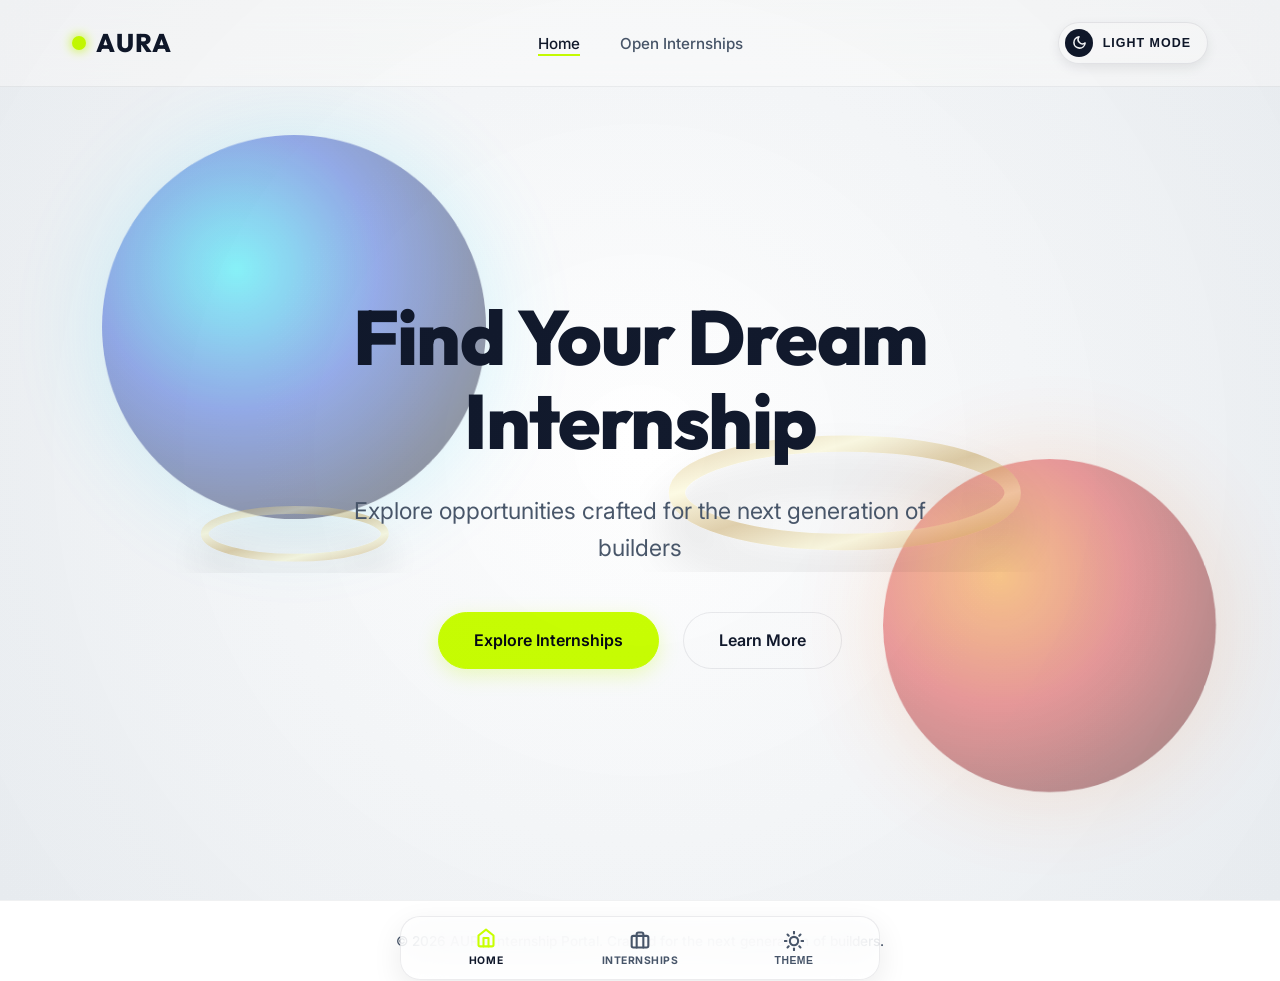
==== index.html @ dfc72709 "feat: smooth scroll, tile animations, navbar fix, and performance optimizations" ====
<!DOCTYPE html>
<html lang="en" data-theme="light">
<head>
  <meta charset="UTF-8">
  <meta name="viewport" content="width=device-width, initial-scale=1.0">
  <title>AURA | Find Your Dream Internship</title>
  <meta name="description" content="Explore glassmorphism internship opportunities crafted for the next generation of builders.">
  <meta name="color-scheme" content="light dark">

  <link rel="preconnect" href="https://fonts.googleapis.com">
  <link rel="preconnect" href="https://fonts.gstatic.com" crossorigin>
  <link href="https://fonts.googleapis.com/css2?family=Inter:wght@300;400;500;600;700&family=Outfit:wght@400;500;600;700;800&display=swap" rel="stylesheet">

  <script>

    let savedTheme = 'light';
    try {
      savedTheme = localStorage.getItem('theme') || 'light';
    } catch (e) {}
    document.documentElement.setAttribute('data-theme', savedTheme);
  </script>

    <link rel="stylesheet" href="styles/index.css">
</head>
<body>

  <div class="background-container" aria-hidden="true">

    <video id="bg-video-dark" class="bg-video bg-video-dark" src="assets/videos/bg-dark.mp4" playsinline autoplay muted loop preload="auto"></video>
    <video id="bg-video-light" class="bg-video bg-video-light" src="assets/videos/bg-light.mp4" playsinline autoplay muted loop preload="auto"></video>

    <div class="orb-scroll-wrapper" id="scroll-blue">
      <div class="orb orb-blue"></div>
    </div>

    <div class="orb-scroll-wrapper" id="scroll-orange">
      <div class="orb orb-orange"></div>
    </div>

    <div class="orb-scroll-wrapper" id="scroll-ring-1">
      <div class="orb orb-ring-1">
        <svg viewBox="0 0 200 200" width="100%" height="100%">
          <defs>
            <linearGradient id="gold-gradient" x1="0%" y1="0%" x2="100%" y2="100%">
              <stop offset="0%" stop-color="#BF953F" />
              <stop offset="25%" stop-color="#FCF6BA" />
              <stop offset="50%" stop-color="#B38728" />
              <stop offset="75%" stop-color="#FBF5B7" />
              <stop offset="100%" stop-color="#AA771C" />
            </linearGradient>
            <filter id="ring-glow" x="-30%" y="-30%" width="160%" height="160%">
              <feDropShadow dx="0" dy="16" stdDeviation="12" flood-color="#000000" flood-opacity="0.45" />
            </filter>
          </defs>
          <ellipse cx="100" cy="100" rx="82" ry="24" stroke="url(#gold-gradient)" stroke-width="8" fill="none" filter="url(#ring-glow)" />
        </svg>
      </div>
    </div>

    <div class="orb-scroll-wrapper" id="scroll-ring-2">
      <div class="orb orb-ring-2">
        <svg viewBox="0 0 200 200" width="100%" height="100%">
          <ellipse cx="100" cy="100" rx="64" ry="17" stroke="url(#gold-gradient)" stroke-width="5.5" fill="none" filter="url(#ring-glow)" />
        </svg>
      </div>
    </div>
  </div>

  <nav class="navbar">
    <div class="nav-container">
      <a href="index.html" class="nav-logo">
        <span class="logo-orb"></span>
        AURA
      </a>
      <ul class="nav-links">
        <li><a href="#hero" class="active">Home</a></li>
        <li><a href="internships.html">Open Internships</a></li>
      </ul>
      <div class="nav-actions">
        <button class="theme-toggle" id="theme-toggle-btn" aria-label="Toggle dark/light theme">
          <div class="theme-toggle-circle">

            <svg class="theme-icon sun-icon" xmlns="http://www.w3.org/2000/svg" width="16" height="16" viewBox="0 0 24 24" fill="none" stroke="currentColor" stroke-width="2.5" stroke-linecap="round" stroke-linejoin="round">
              <circle cx="12" cy="12" r="5"/>
              <line x1="12" y1="1" x2="12" y2="3"/>
              <line x1="12" y1="21" x2="12" y2="23"/>
              <line x1="4.22" y1="4.22" x2="5.64" y2="5.64"/>
              <line x1="18.36" y1="18.36" x2="19.78" y2="19.78"/>
              <line x1="1" y1="12" x2="3" y2="12"/>
              <line x1="21" y1="12" x2="23" y2="12"/>
              <line x1="4.22" y1="19.78" x2="5.64" y2="18.36"/>
              <line x1="18.36" y1="5.64" x2="19.78" y2="4.22"/>
            </svg>

            <svg class="theme-icon moon-icon" xmlns="http://www.w3.org/2000/svg" width="15" height="15" viewBox="0 0 24 24" fill="none" stroke="currentColor" stroke-width="2.5" stroke-linecap="round" stroke-linejoin="round">
              <path d="M21 12.79A9 9 0 1 1 11.21 3 7 7 0 0 0 21 12.79z"/>
            </svg>
          </div>
          <span class="theme-text" id="theme-text-label">Dark Mode</span>
        </button>
      </div>
    </div>
  </nav>

  <section class="hero-section" id="hero">
    <div class="hero-content">

      <h1 class="hero-title" id="hero-title">Find Your Dream Internship</h1>

      <p class="hero-subtitle">
        Explore opportunities crafted for the next generation of builders
      </p>

      <div class="hero-ctas">
        <a href="internships.html" class="cta-solid">Explore Internships</a>
        <a href="internships.html" class="cta-glass">Learn More</a>
      </div>
    </div>

  </section>

  <footer class="site-footer">
    <div class="footer-container">
      <p>© 2026 AURA Internship Portal. Crafted for the next generation of builders.</p>
    </div>
  </footer>

  <div class="mobile-bottom-nav" aria-label="Mobile Navigation">
    <a href="#hero" class="mobile-nav-item active" id="mobile-nav-home">
      <svg xmlns="http://www.w3.org/2000/svg" width="20" height="20" viewBox="0 0 24 24" fill="none" stroke="currentColor" stroke-width="2.5" stroke-linecap="round" stroke-linejoin="round">
        <path d="M3 9l9-7 9 7v11a2 2 0 0 1-2 2H5a2 2 0 0 1-2-2z"/>
        <polyline points="9 22 9 12 15 12 15 22"/>
      </svg>
      <span>Home</span>
    </a>
    <a href="internships.html" class="mobile-nav-item" id="mobile-nav-jobs">
      <svg xmlns="http://www.w3.org/2000/svg" width="20" height="20" viewBox="0 0 24 24" fill="none" stroke="currentColor" stroke-width="2.5" stroke-linecap="round" stroke-linejoin="round">
        <rect x="2" y="7" width="20" height="14" rx="2" ry="2"/>
        <path d="M16 21V5a2 2 0 0 0-2-2h-4a2 2 0 0 0-2 2v16"/>
      </svg>
      <span>Internships</span>
    </a>
    <button class="mobile-nav-item" id="mobile-theme-toggle" aria-label="Toggle Theme">

      <svg class="sun-icon-mob" xmlns="http://www.w3.org/2000/svg" width="20" height="20" viewBox="0 0 24 24" fill="none" stroke="currentColor" stroke-width="2.5" stroke-linecap="round" stroke-linejoin="round">
        <circle cx="12" cy="12" r="5"/>
        <line x1="12" y1="1" x2="12" y2="3"/>
        <line x1="12" y1="21" x2="12" y2="23"/>
        <line x1="4.22" y1="4.22" x2="5.64" y2="5.64"/>
        <line x1="18.36" y1="18.36" x2="19.78" y2="19.78"/>
        <line x1="1" y1="12" x2="3" y2="12"/>
        <line x1="21" y1="12" x2="23" y2="12"/>
        <line x1="4.22" y1="19.78" x2="5.64" y2="18.36"/>
        <line x1="18.36" y1="5.64" x2="19.78" y2="4.22"/>
      </svg>

      <svg class="moon-icon-mob hidden" xmlns="http://www.w3.org/2000/svg" width="20" height="20" viewBox="0 0 24 24" fill="none" stroke="currentColor" stroke-width="2.5" stroke-linecap="round" stroke-linejoin="round">
        <path d="M21 12.79A9 9 0 1 1 11.21 3 7 7 0 0 0 21 12.79z"/>
      </svg>
      <span>Theme</span>
    </button>
  </div>

    <script defer src="scripts/index.js"></script>
</body>
</html>
---- styles/index.css ----
:root {
  --font-primary: 'Inter', sans-serif;
  --font-display: 'Outfit', sans-serif;
  --accent-color: #c8ff00;
  --accent-rgb: 200, 255, 0;
  --blue-color: #00d2ff;
  --blue-rgb: 0, 210, 255;
  --orange-color: #ff6b00;
  --orange-rgb: 255, 107, 0;
  --bg-color: #030712;
  --bg-gradient: radial-gradient(circle at 50% 50%, #0b0f19 0%, #030712 100%);
  --text-color: #f3f4f6;
  --text-muted: #9ca3af;
  --text-inverse: #030712;
  --card-border: rgba(255, 255, 255, 0.08);
  --navbar-bg: rgba(3, 7, 18, 0.5);
  --navbar-border: rgba(255, 255, 255, 0.06);
  --orb-opacity: 0.7;
  --orb-ring-opacity: 0.55;
}

[data-theme="light"] {
  --bg-color: #f8fafc;
  --bg-gradient: radial-gradient(circle at 50% 50%, #ffffff 0%, #f1f5f9 100%);
  --text-color: #0f172a;
  --text-muted: #475569;
  --text-inverse: #ffffff;
  --card-border: rgba(15, 23, 42, 0.08);
  --navbar-bg: rgba(255, 255, 255, 0.6);
  --navbar-border: rgba(15, 23, 42, 0.06);
  --orb-opacity: 0.45;
  --orb-ring-opacity: 0.38;
}

* {
  box-sizing: border-box;
  margin: 0;
  padding: 0;
}

html {
  scroll-behavior: smooth;
}

body {
  font-family: var(--font-primary);
  color: var(--text-color);
  min-height: 100vh;
  overflow-x: hidden;
  position: relative;
}

body, 
.navbar, 
.navbar a,
.logo-orb,
.nav-logo,
.theme-toggle,
.site-footer {
  transition: background 0.4s cubic-bezier(0.4, 0, 0.2, 1), 
              background-color 0.4s cubic-bezier(0.4, 0, 0.2, 1),
              border-color 0.4s cubic-bezier(0.4, 0, 0.2, 1), 
              color 0.4s cubic-bezier(0.4, 0, 0.2, 1), 
              box-shadow 0.4s cubic-bezier(0.4, 0, 0.2, 1), 
              backdrop-filter 0.4s cubic-bezier(0.4, 0, 0.2, 1),
              opacity 0.4s cubic-bezier(0.4, 0, 0.2, 1);
}

body::before {
  content: '';
  position: fixed;
  top: 0;
  left: 0;
  width: 100vw;
  height: 100vh;
  background: var(--bg-gradient);
  z-index: -10;
  pointer-events: none;
}

body::after {
  content: "";
  position: fixed;
  top: 0;
  left: 0;
  width: 100vw;
  height: 100vh;
  pointer-events: none;
  z-index: 999;
  background: radial-gradient(circle at 50% 50%, rgba(255, 255, 255, 0.015) 0%, rgba(0, 0, 0, 0.04) 100%);
}

.background-container {
  position: fixed;
  top: 0;
  left: 0;
  width: 100%;
  height: 100%;
  z-index: -2;
  overflow: hidden;
  pointer-events: none;
}

.orb-scroll-wrapper {
  position: absolute;
  width: 100%;
  height: 100%;
  top: 0;
  left: 0;
  pointer-events: none;
  will-change: transform;
  transition: transform 0.15s cubic-bezier(0.25, 1, 0.5, 1);
  display: none;
}

.bg-video {
  position: fixed;
  top: -10%;
  left: 0;
  width: 100%;
  height: 120%;
  object-fit: cover;
  opacity: 1;
  z-index: -2;
  pointer-events: none;
  display: none;
  will-change: transform, opacity, filter;
}

.video-blocked .orb-scroll-wrapper {
  display: block;
}

.video-blocked .bg-video {
  display: none !important;
}

[data-theme="dark"] .bg-video-dark {
  display: block;
}

[data-theme="light"] .bg-video-light {
  display: block;
}

.orb {
  position: absolute;
  border-radius: 50%;
  will-change: transform;
}

.orb-blue {
  top: 15%;
  left: 8%;
  width: clamp(250px, 30vw, 500px);
  height: clamp(250px, 30vw, 500px);
  background: radial-gradient(circle at 35% 35%, #00f2fe 0%, #1d4ed8 40%, #0c1b40 75%, #000000 100%);
  box-shadow: 0 0 100px rgba(0, 210, 255, 0.35);
  animation: float-blue 22s ease-in-out infinite alternate;
  opacity: var(--orb-opacity);
}

.orb-orange {
  bottom: 12%;
  right: 5%;
  width: clamp(220px, 26vw, 440px);
  height: clamp(220px, 26vw, 440px);
  background: radial-gradient(circle at 35% 35%, #ff8a00 0%, #dc2626 42%, #6f0b0b 78%, #000000 100%);
  box-shadow: 0 0 100px rgba(255, 107, 0, 0.35);
  animation: float-orange 26s ease-in-out infinite alternate;
  opacity: var(--orb-opacity);
}

.orb-ring-1 {
  top: 32%;
  right: 18%;
  width: clamp(260px, 32vw, 480px);
  height: clamp(260px, 32vw, 480px);
  opacity: var(--orb-ring-opacity);
  animation: float-ring-1 28s linear infinite;
  transform-style: preserve-3d;
}

.orb-ring-2 {
  bottom: 25%;
  left: 12%;
  width: clamp(180px, 22vw, 340px);
  height: clamp(180px, 22vw, 340px);
  opacity: var(--orb-ring-opacity);
  animation: float-ring-2 22s linear infinite;
  transform-style: preserve-3d;
}

@keyframes float-blue {
  0% { transform: translate(0, 0) scale(1); }
  50% { transform: translate(5vw, -6vh) scale(1.06); }
  100% { transform: translate(-3vw, 4vh) scale(0.96); }
}

@keyframes float-orange {
  0% { transform: translate(0, 0) scale(0.95); }
  50% { transform: translate(-6vw, 5vh) scale(1.08); }
  100% { transform: translate(2vw, -4vh) scale(1); }
}

@keyframes float-ring-1 {
  0% { transform: translate(0, 0) rotate(0deg) rotateX(45deg); }
  50% { transform: translate(4vw, -3vh) rotate(180deg) rotateX(55deg); }
  100% { transform: translate(0, 0) rotate(360deg) rotateX(45deg); }
}

@keyframes float-ring-2 {
  0% { transform: translate(0, 0) rotate(60deg) rotateY(30deg); }
  50% { transform: translate(-4vw, 4vh) rotate(-120deg) rotateY(45deg); }
  100% { transform: translate(0, 0) rotate(-300deg) rotateY(30deg); }
}

.navbar {
  position: fixed;
  top: 0;
  left: 50%;
  transform: translateX(-50%);
  width: 100%;
  z-index: 100;
  background: var(--navbar-bg);
  border-bottom: 1px solid var(--navbar-border);
  backdrop-filter: blur(20px);
  -webkit-backdrop-filter: blur(20px);
  transition: all 0.4s cubic-bezier(0.16, 1, 0.3, 1);
}

.navbar.nav-scrolled {
  top: 15px;
  width: 90%;
  max-width: 1200px;
  border: 1px solid var(--navbar-border);
  border-radius: 20px;
  box-shadow: 0 15px 30px rgba(0, 0, 0, 0.25);
  background: rgba(10, 15, 30, 0.75);
}

[data-theme="light"] .navbar.nav-scrolled {
  background: rgba(255, 255, 255, 0.75);
  box-shadow: 0 15px 30px rgba(0, 0, 0, 0.08);
}

.nav-container {
  max-width: 1200px;
  margin: 0 auto;
  padding: clamp(1rem, 2vw, 1.4rem) 2rem;
  display: grid;
  grid-template-columns: 1fr auto 1fr;
  align-items: center;
  transition: padding 0.4s ease;
}

.navbar.nav-scrolled .nav-container {
  padding: 0.7rem 2rem;
}

.nav-logo {
  font-family: var(--font-display);
  font-weight: 800;
  font-size: 1.6rem;
  color: var(--text-color);
  text-decoration: none;
  display: flex;
  align-items: center;
  gap: 0.6rem;
  letter-spacing: 0.05em;
  justify-self: start;
}

.logo-orb {
  width: 14px;
  height: 14px;
  border-radius: 50%;
  background: var(--accent-color);
  box-shadow: 0 0 12px var(--accent-color);
}

.nav-links {
  display: flex;
  list-style: none;
  gap: 2.5rem;
  margin: 0;
  padding: 0;
  justify-self: center;
}

.nav-links a {
  color: var(--text-muted);
  text-decoration: none;
  font-weight: 500;
  font-size: 0.95rem;
  position: relative;
  padding: 0.2rem 0;
}

.nav-links a::after {
  content: '';
  position: absolute;
  bottom: 0;
  left: 0;
  width: 0;
  height: 2px;
  background: var(--accent-color);
  transition: width 0.3s ease;
}

.nav-links a:hover, .nav-links a.active {
  color: var(--text-color);
}

.nav-links a:hover::after, .nav-links a.active::after {
  width: 100%;
}

.nav-actions {
  display: flex;
  align-items: center;
  justify-self: end;
}

.theme-toggle {
  background: rgba(255, 255, 255, 0.05);
  border: 1px solid var(--card-border);
  padding: 0.35rem 1rem 0.35rem 0.4rem;
  border-radius: 30px;
  cursor: pointer;
  display: flex;
  align-items: center;
  gap: 0.6rem;
  color: var(--text-color);
  box-shadow: 0 4px 12px rgba(0, 0, 0, 0.08);
  position: relative;
  overflow: hidden;
  backdrop-filter: blur(5px);
  -webkit-backdrop-filter: blur(5px);
  outline: none;
}

.theme-toggle:hover {
  background: rgba(255, 255, 255, 0.1);
  border-color: rgba(var(--accent-rgb), 0.35);
  transform: scale(1.03);
}

.theme-toggle-circle {
  width: 28px;
  height: 28px;
  border-radius: 50%;
  background: var(--text-color);
  color: var(--bg-color);
  display: flex;
  align-items: center;
  justify-content: center;
  position: relative;
  transition: background 0.4s ease, color 0.4s ease;
}

.theme-text {
  font-size: 0.78rem;
  font-weight: 700;
  text-transform: uppercase;
  letter-spacing: 0.08em;
  pointer-events: none;
}

.theme-icon {
  position: absolute;
  transition: transform 0.5s cubic-bezier(0.16, 1, 0.3, 1), opacity 0.4s ease;
}

.sun-icon {
  opacity: 1;
  transform: rotate(0) scale(1);
}

.moon-icon {
  opacity: 0;
  transform: rotate(90deg) scale(0);
}

[data-theme="light"] .sun-icon {
  opacity: 0;
  transform: rotate(-90deg) scale(0);
}

[data-theme="light"] .moon-icon {
  opacity: 1;
  transform: rotate(0) scale(1);
}

.hero-section {
  min-height: 100vh;
  display: flex;
  flex-direction: column;
  justify-content: center;
  align-items: center;
  text-align: center;
  padding: 8rem 2rem 4rem 2rem;
  box-sizing: border-box;
  position: relative;
}

.hero-content {
  max-width: 850px;
  z-index: 10;
}

.hero-title {
  font-family: var(--font-display);
  font-size: clamp(2.6rem, 7vw, 4.8rem);
  font-weight: 800;
  line-height: 1.1;
  margin: 0;
  color: var(--text-color);
  letter-spacing: -0.02em;
}

.word-fade {
  display: inline-block;
  opacity: 0;
  transform: translateY(30px);
  animation: wordFadeUp 0.8s cubic-bezier(0.16, 1, 0.3, 1) forwards;
  animation-delay: calc(var(--word-index) * 0.15s);
}

@keyframes wordFadeUp {
  to {
    opacity: 1;
    transform: translateY(0);
  }
}

.hero-subtitle {
  font-size: clamp(1.1rem, 2.5vw, 1.45rem);
  color: var(--text-muted);
  max-width: 650px;
  margin: 1.8rem auto 0 auto;
  line-height: 1.6;
  opacity: 0;
  transform: translateY(20px);
  animation: slideUpFade 1s cubic-bezier(0.16, 1, 0.3, 1) 0.8s forwards;
}

.hero-ctas {
  display: flex;
  gap: 1.5rem;
  justify-content: center;
  margin-top: 2.8rem;
  flex-wrap: wrap;
  opacity: 0;
  transform: translateY(20px);
  animation: slideUpFade 1s cubic-bezier(0.16, 1, 0.3, 1) 1s forwards;
}

@keyframes slideUpFade {
  to {
    opacity: 1;
    transform: translateY(0);
  }
}

.cta-solid, .cta-glass {
  padding: 1.1rem 2.2rem;
  border-radius: 50px;
  font-family: var(--font-primary);
  font-weight: 600;
  font-size: 1rem;
  text-decoration: none;
  display: inline-flex;
  align-items: center;
  justify-content: center;
  transition: all 0.4s cubic-bezier(0.16, 1, 0.3, 1);
}

.cta-solid {
  background: var(--accent-color);
  color: #030712;
  box-shadow: 0 6px 20px rgba(var(--accent-rgb), 0.25);
  border: 1px solid var(--accent-color);
}

.cta-solid:hover {
  transform: translateY(-3px);
  box-shadow: 0 10px 30px rgba(var(--accent-rgb), 0.45);
}

.cta-glass {
  background: rgba(255, 255, 255, 0.04);
  backdrop-filter: blur(10px);
  -webkit-backdrop-filter: blur(10px);
  border: 1px solid var(--card-border);
  color: var(--text-color);
}

.cta-glass:hover {
  transform: translateY(-3px);
  background: rgba(255, 255, 255, 0.08);
  border-color: rgba(var(--accent-rgb), 0.3);
  box-shadow: 0 10px 25px rgba(0, 0, 0, 0.15);
}

.site-footer {
  width: 100%;
  border-top: 1px solid var(--navbar-border);
  background: var(--navbar-bg);
  backdrop-filter: blur(20px);
  -webkit-backdrop-filter: blur(20px);
  padding: 2rem 1.5rem;
  position: relative;
  z-index: 10;
}

.footer-container {
  max-width: 1200px;
  margin: 0 auto;
  text-align: center;
}

.site-footer p {
  color: var(--text-muted);
  font-size: 0.85rem;
  font-weight: 500;
}

.mobile-bottom-nav {
  position: fixed;
  bottom: -80px;
  left: 50%;
  transform: translateX(-50%);
  width: 90%;
  max-width: 480px;
  background: rgba(10, 15, 30, 0.75);
  border: 1px solid rgba(255, 255, 255, 0.08);
  backdrop-filter: blur(20px);
  -webkit-backdrop-filter: blur(20px);
  height: 64px;
  border-radius: 20px;
  z-index: 9999;
  display: flex;
  justify-content: space-around;
  align-items: center;
  box-shadow: 0 10px 30px rgba(0, 0, 0, 0.3);
  padding: 0 0.5rem;
  transition: bottom 0.6s cubic-bezier(0.16, 1, 0.3, 1);
  pointer-events: auto;
}

[data-theme="light"] .mobile-bottom-nav {
  background: rgba(255, 255, 255, 0.75);
  border-color: rgba(15, 23, 42, 0.08);
  box-shadow: 0 10px 30px rgba(0, 0, 0, 0.08);
}

.mobile-bottom-nav.nav-visible {
  bottom: 20px;
}

.mobile-nav-item {
  display: flex;
  flex-direction: column;
  align-items: center;
  justify-content: center;
  color: var(--text-muted);
  text-decoration: none;
  font-size: 0.65rem;
  font-weight: 700;
  text-transform: uppercase;
  letter-spacing: 0.05em;
  gap: 0.25rem;
  background: none;
  border: none;
  cursor: pointer;
  outline: none;
  flex: 1;
  height: 100%;
}

.mobile-nav-item svg {
  color: var(--text-muted);
  transition: transform 0.3s ease, color 0.3s ease;
}

.mobile-nav-item.active,
.mobile-nav-item:hover {
  color: var(--text-color);
}

.mobile-nav-item.active svg,
.mobile-nav-item:hover svg {
  color: var(--accent-color);
  transform: translateY(-2px);
}

.hidden {
  display: none !important;
}

@media (max-width: 768px) {
  .nav-container {
    display: flex;
    justify-content: space-between;
    padding: 1rem 1.5rem;
  }
  .nav-links {
    display: none !important;
  }
  .site-footer {
    padding-bottom: 6rem;
  }
}
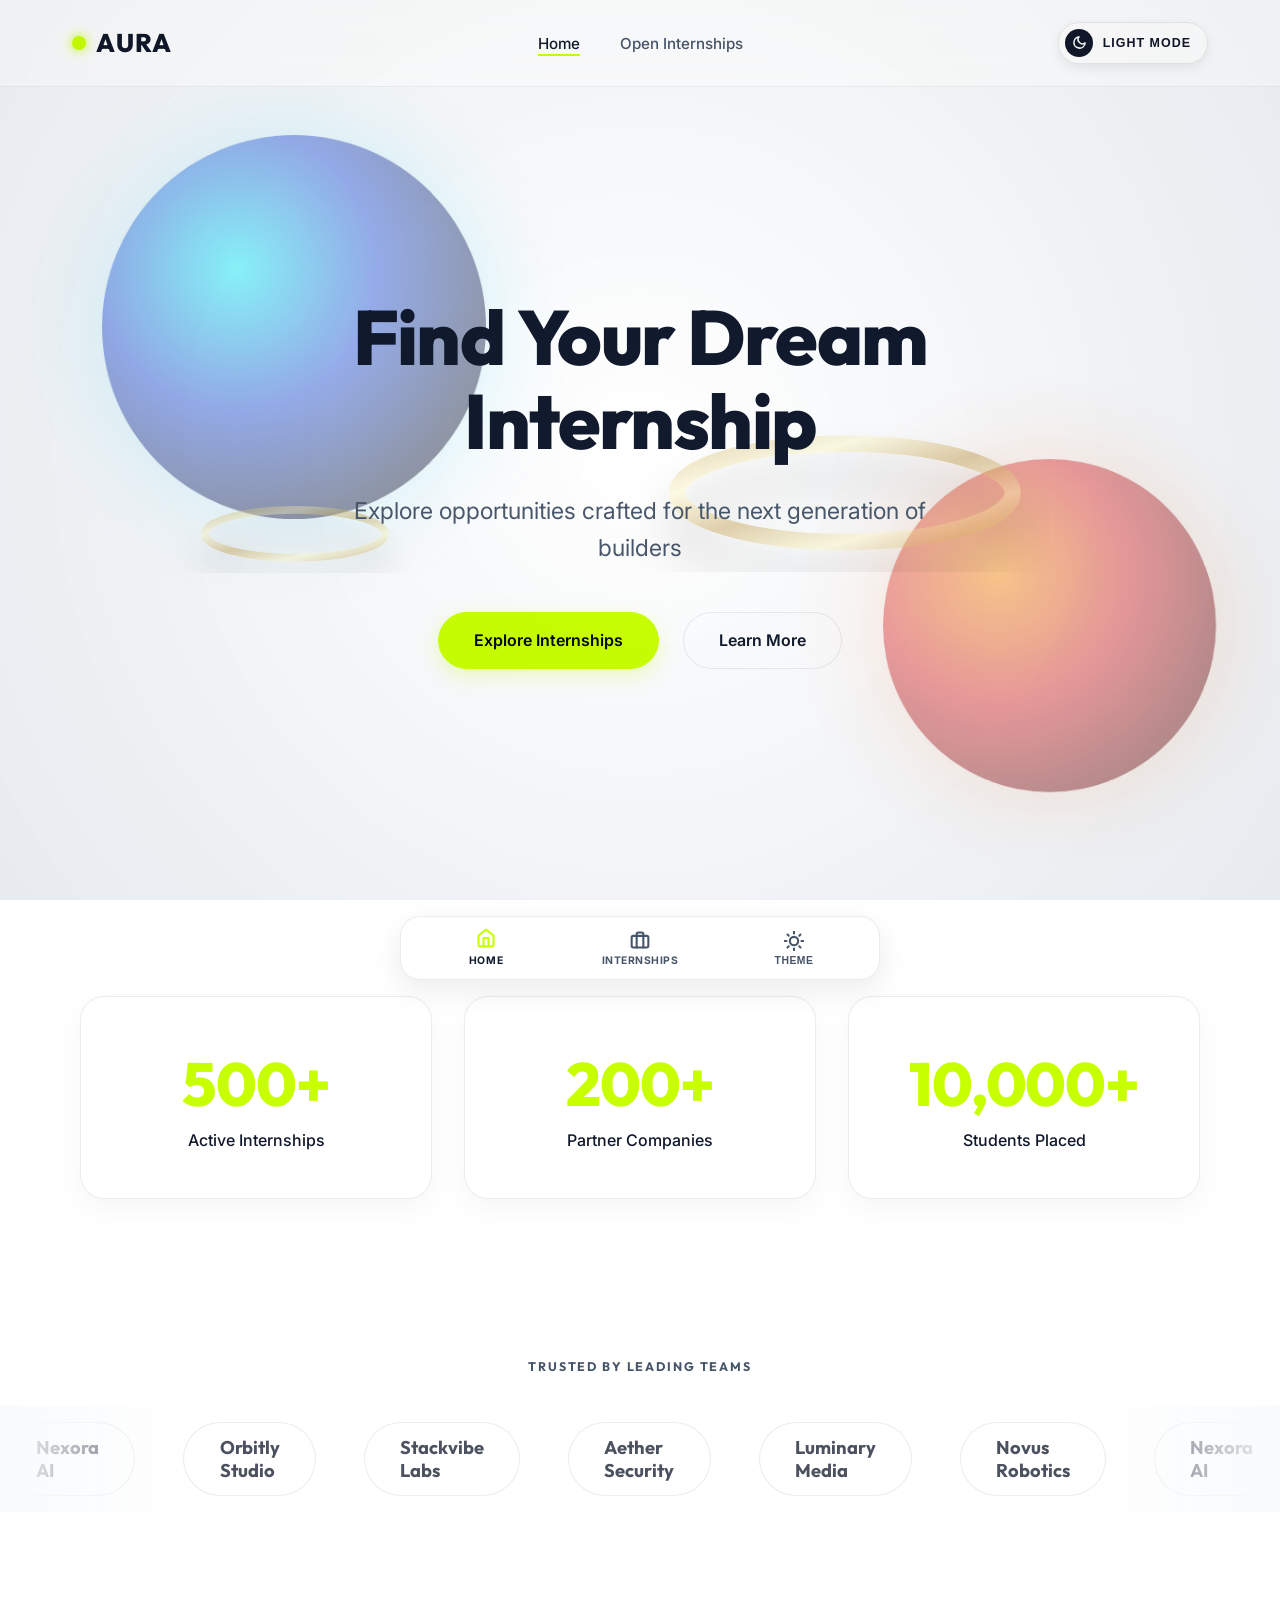
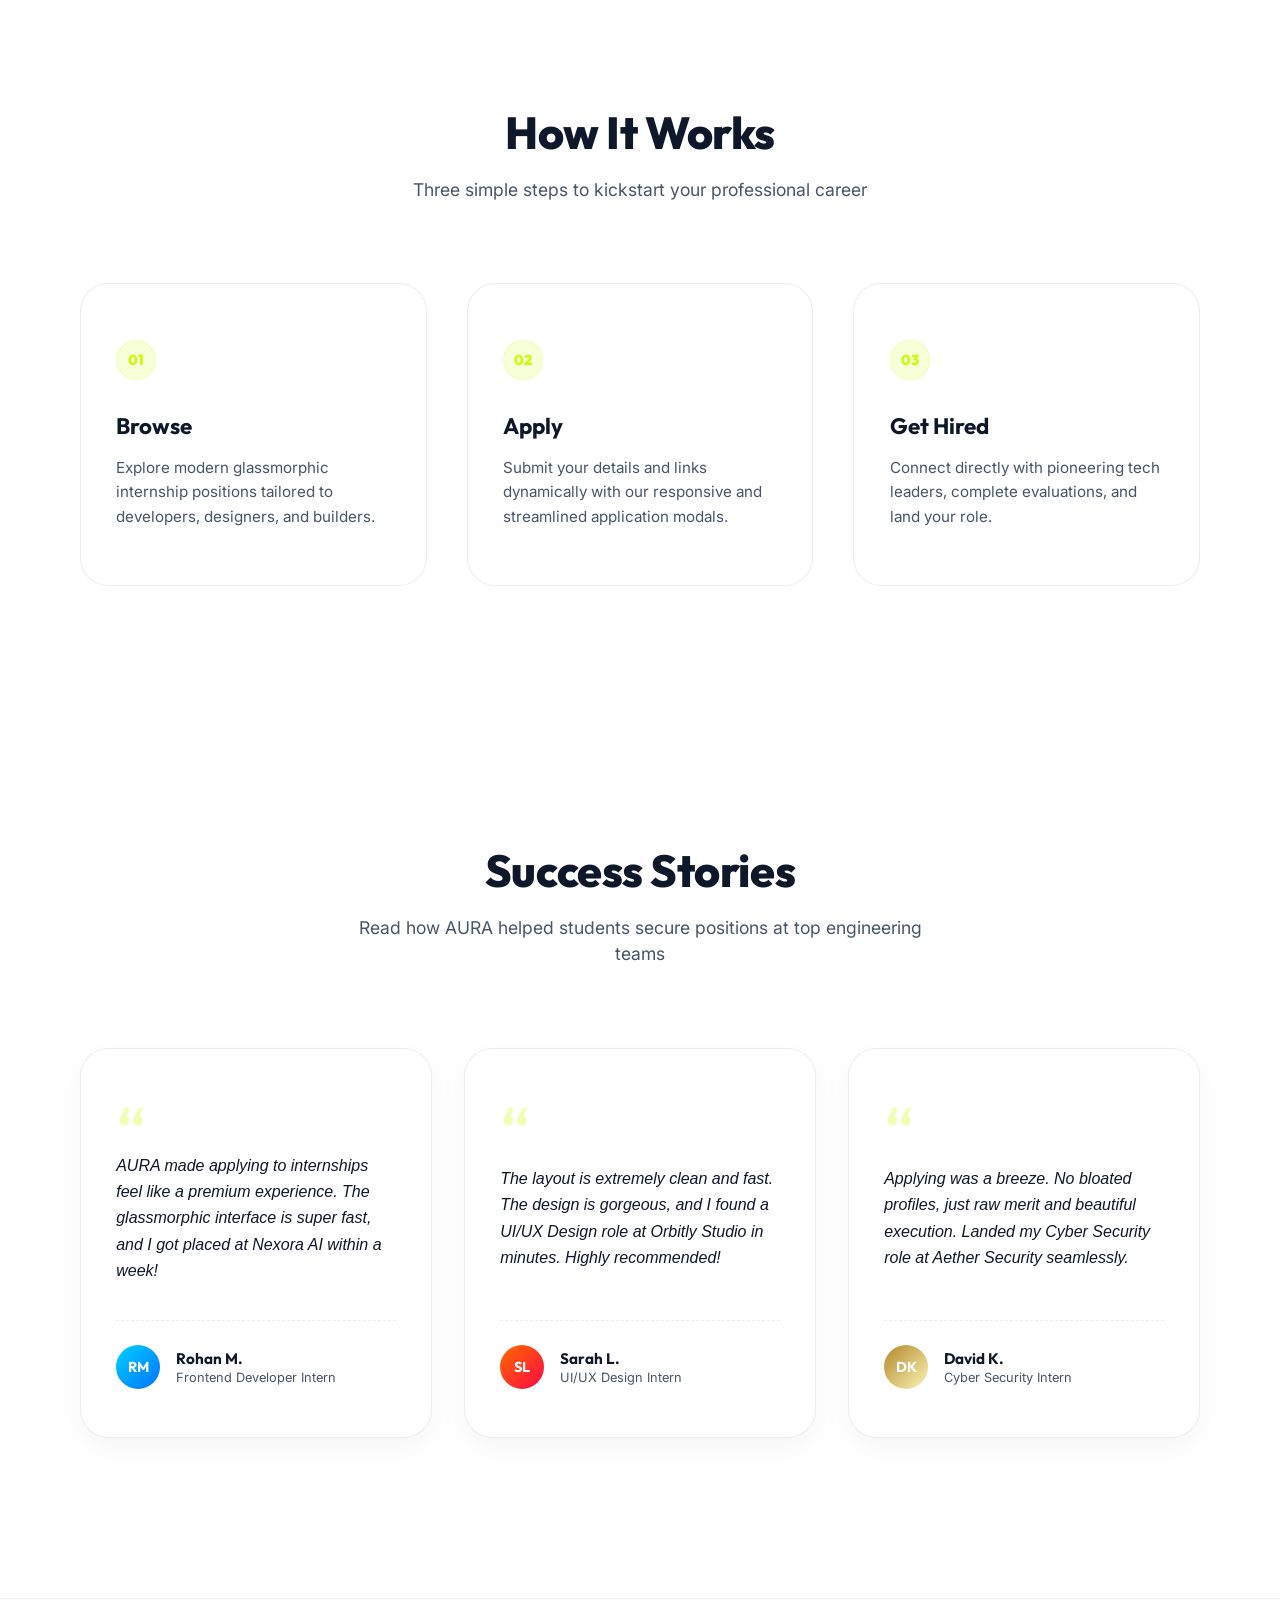
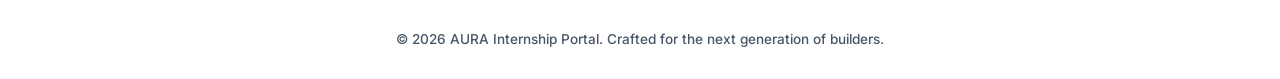
==== commit 71aaf8d0: "feat: improve AURA homepage and fix dynamic values in application success box" ====
--- a/index.html
+++ b/index.html
@@ -119,6 +119,114 @@
 
   </section>
 
+  <!-- Social Proof / Stats Section -->
+  <section class="stats-section">
+    <div class="stats-container">
+      <div class="stat-card scroll-reveal">
+        <h2 class="stat-number">500+</h2>
+        <p class="stat-label">Active Internships</p>
+      </div>
+      <div class="stat-card scroll-reveal">
+        <h2 class="stat-number">200+</h2>
+        <p class="stat-label">Partner Companies</p>
+      </div>
+      <div class="stat-card scroll-reveal">
+        <h2 class="stat-number">10,000+</h2>
+        <p class="stat-label">Students Placed</p>
+      </div>
+    </div>
+  </section>
+
+  <!-- Featured Companies Marquee Section -->
+  <section class="companies-section">
+    <h3 class="section-subtitle scroll-reveal">TRUSTED BY LEADING TEAMS</h3>
+    <div class="marquee-container scroll-reveal">
+      <div class="marquee-track">
+        <div class="company-logo-item"><span>Nexora AI</span></div>
+        <div class="company-logo-item"><span>Orbitly Studio</span></div>
+        <div class="company-logo-item"><span>Stackvibe Labs</span></div>
+        <div class="company-logo-item"><span>Aether Security</span></div>
+        <div class="company-logo-item"><span>Luminary Media</span></div>
+        <div class="company-logo-item"><span>Novus Robotics</span></div>
+        <!-- Duplicate for infinite seamless scroll -->
+        <div class="company-logo-item"><span>Nexora AI</span></div>
+        <div class="company-logo-item"><span>Orbitly Studio</span></div>
+        <div class="company-logo-item"><span>Stackvibe Labs</span></div>
+        <div class="company-logo-item"><span>Aether Security</span></div>
+        <div class="company-logo-item"><span>Luminary Media</span></div>
+        <div class="company-logo-item"><span>Novus Robotics</span></div>
+      </div>
+    </div>
+  </section>
+
+  <!-- How It Works Section -->
+  <section class="how-it-works-section" id="how-it-works">
+    <div class="section-header scroll-reveal">
+      <h2 class="section-title">How It Works</h2>
+      <p class="section-description">Three simple steps to kickstart your professional career</p>
+    </div>
+    <div class="steps-grid">
+      <div class="step-card scroll-reveal" style="--step-index: 1;">
+        <div class="step-badge">01</div>
+        <h3 class="step-title">Browse</h3>
+        <p class="step-text">Explore modern glassmorphic internship positions tailored to developers, designers, and builders.</p>
+      </div>
+      <div class="step-card scroll-reveal" style="--step-index: 2;">
+        <div class="step-badge">02</div>
+        <h3 class="step-title">Apply</h3>
+        <p class="step-text">Submit your details and links dynamically with our responsive and streamlined application modals.</p>
+      </div>
+      <div class="step-card scroll-reveal" style="--step-index: 3;">
+        <div class="step-badge">03</div>
+        <h3 class="step-title">Get Hired</h3>
+        <p class="step-text">Connect directly with pioneering tech leaders, complete evaluations, and land your role.</p>
+      </div>
+    </div>
+  </section>
+
+  <!-- Testimonials Section -->
+  <section class="testimonials-section">
+    <div class="section-header scroll-reveal">
+      <h2 class="section-title">Success Stories</h2>
+      <p class="section-description">Read how AURA helped students secure positions at top engineering teams</p>
+    </div>
+    <div class="testimonials-grid">
+      <div class="testimonial-card scroll-reveal">
+        <div class="quote-icon">“</div>
+        <p class="testimonial-text">AURA made applying to internships feel like a premium experience. The glassmorphic interface is super fast, and I got placed at Nexora AI within a week!</p>
+        <div class="testimonial-author">
+          <div class="author-avatar" style="background: linear-gradient(135deg, #00d2ff, #0072ff);">RM</div>
+          <div>
+            <h4 class="author-name">Rohan M.</h4>
+            <p class="author-title">Frontend Developer Intern</p>
+          </div>
+        </div>
+      </div>
+      <div class="testimonial-card scroll-reveal">
+        <div class="quote-icon">“</div>
+        <p class="testimonial-text">The layout is extremely clean and fast. The design is gorgeous, and I found a UI/UX Design role at Orbitly Studio in minutes. Highly recommended!</p>
+        <div class="testimonial-author">
+          <div class="author-avatar" style="background: linear-gradient(135deg, #ff6b00, #ff0844);">SL</div>
+          <div>
+            <h4 class="author-name">Sarah L.</h4>
+            <p class="author-title">UI/UX Design Intern</p>
+          </div>
+        </div>
+      </div>
+      <div class="testimonial-card scroll-reveal">
+        <div class="quote-icon">“</div>
+        <p class="testimonial-text">Applying was a breeze. No bloated profiles, just raw merit and beautiful execution. Landed my Cyber Security role at Aether Security seamlessly.</p>
+        <div class="testimonial-author">
+          <div class="author-avatar" style="background: linear-gradient(135deg, #b38728, #fbf5b7);">DK</div>
+          <div>
+            <h4 class="author-name">David K.</h4>
+            <p class="author-title">Cyber Security Intern</p>
+          </div>
+        </div>
+      </div>
+    </div>
+  </section>
+
   <footer class="site-footer">
     <div class="footer-container">
       <p>© 2026 AURA Internship Portal. Crafted for the next generation of builders.</p>
--- a/styles/index.css
+++ b/styles/index.css
@@ -595,6 +595,380 @@
   transform: translateY(-2px);
 }
 
+/* ── Scroll Reveal Animations ────────────────────────────── */
+.scroll-reveal {
+  opacity: 0;
+  transform: translateY(30px);
+  transition: opacity 0.8s cubic-bezier(0.16, 1, 0.3, 1),
+              transform 0.8s cubic-bezier(0.16, 1, 0.3, 1);
+}
+
+.scroll-reveal.revealed {
+  opacity: 1;
+  transform: translateY(0);
+}
+
+/* ── Stats / Social Proof Section ────────────────────────── */
+.stats-section {
+  padding: 6rem 2.5rem;
+  max-width: 1200px;
+  margin: 0 auto;
+  position: relative;
+  z-index: 10;
+}
+
+.stats-container {
+  display: grid;
+  grid-template-columns: repeat(3, 1fr);
+  gap: 2rem;
+}
+
+.stat-card {
+  background: rgba(255, 255, 255, 0.03);
+  backdrop-filter: blur(16px);
+  -webkit-backdrop-filter: blur(16px);
+  border: 1px solid var(--card-border);
+  padding: 3rem 2rem;
+  border-radius: 24px;
+  text-align: center;
+  transition: all 0.4s cubic-bezier(0.16, 1, 0.3, 1);
+  box-shadow: 0 10px 30px rgba(0, 0, 0, 0.15);
+}
+
+[data-theme="light"] .stat-card {
+  background: rgba(255, 255, 255, 0.45);
+  box-shadow: 0 10px 30px rgba(0, 0, 0, 0.04);
+}
+
+.stat-card:hover {
+  transform: translateY(-5px);
+  border-color: rgba(var(--accent-rgb), 0.35);
+  box-shadow: 0 20px 40px rgba(0, 0, 0, 0.25);
+}
+
+[data-theme="light"] .stat-card:hover {
+  box-shadow: 0 20px 40px rgba(0, 0, 0, 0.08);
+}
+
+.stat-number {
+  font-family: var(--font-display);
+  font-size: clamp(2.5rem, 5vw, 3.8rem);
+  font-weight: 800;
+  color: var(--accent-color);
+  margin-bottom: 0.5rem;
+  letter-spacing: -0.02em;
+}
+
+.stat-label {
+  font-family: var(--font-primary);
+  font-size: 1rem;
+  font-weight: 500;
+  color: var(--text-color);
+}
+
+/* ── Featured Companies Logo Strip ────────────────────────── */
+.companies-section {
+  padding: 4rem 0;
+  position: relative;
+  z-index: 10;
+  overflow: hidden;
+}
+
+.section-subtitle {
+  font-family: var(--font-display);
+  font-size: 0.78rem;
+  font-weight: 700;
+  letter-spacing: 0.15em;
+  color: var(--text-muted);
+  text-align: center;
+  margin-bottom: 2rem;
+}
+
+.marquee-container {
+  width: 100%;
+  overflow: hidden;
+  position: relative;
+  display: flex;
+  align-items: center;
+}
+
+.marquee-container::before,
+.marquee-container::after {
+  content: '';
+  position: absolute;
+  top: 0;
+  width: 15%;
+  height: 100%;
+  z-index: 2;
+  pointer-events: none;
+}
+
+.marquee-container::before {
+  left: 0;
+  background: linear-gradient(to right, var(--bg-color) 0%, transparent 100%);
+}
+
+.marquee-container::after {
+  right: 0;
+  background: linear-gradient(to left, var(--bg-color) 0%, transparent 100%);
+}
+
+.marquee-track {
+  display: flex;
+  gap: 3rem;
+  width: max-content;
+  animation: marquee 30s linear infinite;
+  padding: 1rem 0;
+}
+
+.company-logo-item {
+  background: rgba(255, 255, 255, 0.03);
+  backdrop-filter: blur(8px);
+  -webkit-backdrop-filter: blur(8px);
+  border: 1px solid var(--card-border);
+  padding: 0.8rem 2.2rem;
+  border-radius: 50px;
+  display: flex;
+  align-items: center;
+  justify-content: center;
+  transition: all 0.3s ease;
+}
+
+[data-theme="light"] .company-logo-item {
+  background: rgba(255, 255, 255, 0.45);
+}
+
+.company-logo-item span {
+  font-family: var(--font-display);
+  font-size: 1.15rem;
+  font-weight: 700;
+  color: var(--text-color);
+  opacity: 0.75;
+  transition: opacity 0.3s ease;
+}
+
+.company-logo-item:hover {
+  border-color: rgba(var(--accent-rgb), 0.3);
+  transform: scale(1.05);
+}
+
+.company-logo-item:hover span {
+  opacity: 1;
+}
+
+@keyframes marquee {
+  0% { transform: translateX(0); }
+  100% { transform: translateX(-50%); }
+}
+
+/* ── How It Works Section ────────────────────────────────── */
+.how-it-works-section {
+  padding: 8rem 2.5rem;
+  max-width: 1200px;
+  margin: 0 auto;
+  position: relative;
+  z-index: 10;
+}
+
+.section-header {
+  text-align: center;
+  max-width: 600px;
+  margin: 0 auto 5rem auto;
+}
+
+.section-title {
+  font-family: var(--font-display);
+  font-size: clamp(2rem, 4vw, 2.8rem);
+  font-weight: 800;
+  color: var(--text-color);
+  margin-bottom: 1rem;
+  letter-spacing: -0.01em;
+}
+
+.section-description {
+  font-family: var(--font-primary);
+  font-size: 1.1rem;
+  color: var(--text-muted);
+  line-height: 1.5;
+}
+
+.steps-grid {
+  display: grid;
+  grid-template-columns: repeat(3, 1fr);
+  gap: 2.5rem;
+}
+
+.step-card {
+  background: rgba(255, 255, 255, 0.02);
+  backdrop-filter: blur(16px);
+  -webkit-backdrop-filter: blur(16px);
+  border: 1px solid var(--card-border);
+  padding: 3.5rem 2.2rem;
+  border-radius: 28px;
+  position: relative;
+  transition: all 0.4s cubic-bezier(0.16, 1, 0.3, 1);
+  overflow: hidden;
+}
+
+[data-theme="light"] .step-card {
+  background: rgba(255, 255, 255, 0.35);
+}
+
+.step-card::before {
+  content: '';
+  position: absolute;
+  top: 0;
+  left: 0;
+  width: 4px;
+  height: 0;
+  background: var(--accent-color);
+  transition: height 0.4s ease;
+}
+
+.step-card:hover {
+  transform: translateY(-5px);
+  background: rgba(255, 255, 255, 0.04);
+  box-shadow: 0 20px 40px rgba(0, 0, 0, 0.2);
+}
+
+[data-theme="light"] .step-card:hover {
+  background: rgba(255, 255, 255, 0.55);
+  box-shadow: 0 20px 40px rgba(0, 0, 0, 0.06);
+}
+
+.step-card:hover::before {
+  height: 100%;
+}
+
+.step-badge {
+  font-family: var(--font-display);
+  font-size: 0.9rem;
+  font-weight: 800;
+  background: rgba(var(--accent-rgb), 0.15);
+  color: var(--accent-color);
+  width: 40px;
+  height: 40px;
+  border-radius: 50%;
+  display: flex;
+  align-items: center;
+  justify-content: center;
+  margin-bottom: 2rem;
+  border: 1px solid rgba(var(--accent-rgb), 0.2);
+}
+
+.step-title {
+  font-family: var(--font-display);
+  font-size: 1.4rem;
+  font-weight: 700;
+  color: var(--text-color);
+  margin-bottom: 1rem;
+}
+
+.step-text {
+  font-family: var(--font-primary);
+  font-size: 0.95rem;
+  color: var(--text-muted);
+  line-height: 1.6;
+}
+
+/* ── Testimonials Section ────────────────────────────────── */
+.testimonials-section {
+  padding: 8rem 2.5rem 10rem 2.5rem;
+  max-width: 1200px;
+  margin: 0 auto;
+  position: relative;
+  z-index: 10;
+}
+
+.testimonials-grid {
+  display: grid;
+  grid-template-columns: repeat(3, 1fr);
+  gap: 2rem;
+}
+
+.testimonial-card {
+  background: rgba(255, 255, 255, 0.03);
+  backdrop-filter: blur(16px);
+  -webkit-backdrop-filter: blur(16px);
+  border: 1px solid var(--card-border);
+  padding: 3rem 2.2rem;
+  border-radius: 28px;
+  display: flex;
+  flex-direction: column;
+  justify-content: space-between;
+  transition: all 0.4s cubic-bezier(0.16, 1, 0.3, 1);
+  box-shadow: 0 10px 30px rgba(0, 0, 0, 0.15);
+}
+
+[data-theme="light"] .testimonial-card {
+  background: rgba(255, 255, 255, 0.45);
+  box-shadow: 0 10px 30px rgba(0, 0, 0, 0.04);
+}
+
+.testimonial-card:hover {
+  transform: translateY(-5px);
+  border-color: rgba(var(--accent-rgb), 0.25);
+  box-shadow: 0 20px 40px rgba(0, 0, 0, 0.25);
+}
+
+[data-theme="light"] .testimonial-card:hover {
+  box-shadow: 0 20px 40px rgba(0, 0, 0, 0.08);
+}
+
+.quote-icon {
+  font-family: var(--font-display);
+  font-size: 4.5rem;
+  line-height: 1;
+  color: var(--accent-color);
+  opacity: 0.3;
+  margin-bottom: -1rem;
+}
+
+.testimonial-text {
+  font-family: var(--font-primary);
+  font-size: 1rem;
+  color: var(--text-color);
+  line-height: 1.65;
+  margin-bottom: 2.2rem;
+  font-weight: 400;
+  font-style: italic;
+}
+
+.testimonial-author {
+  display: flex;
+  align-items: center;
+  gap: 1rem;
+  border-top: 1px dashed var(--card-border);
+  padding-top: 1.5rem;
+}
+
+.author-avatar {
+  width: 44px;
+  height: 44px;
+  border-radius: 50%;
+  display: flex;
+  align-items: center;
+  justify-content: center;
+  font-family: var(--font-display);
+  font-weight: 700;
+  font-size: 0.9rem;
+  color: #ffffff;
+}
+
+.author-name {
+  font-family: var(--font-display);
+  font-size: 0.95rem;
+  font-weight: 700;
+  color: var(--text-color);
+}
+
+.author-title {
+  font-family: var(--font-primary);
+  font-size: 0.8rem;
+  color: var(--text-muted);
+  margin-top: 0.1rem;
+}
+
 .hidden {
   display: none !important;
 }
@@ -611,4 +985,54 @@
   .site-footer {
     padding-bottom: 6rem;
   }
-}
+  
+  /* Responsive Overrides */
+  .stats-section {
+    padding: 4rem 1.5rem;
+  }
+  .stats-container {
+    grid-template-columns: 1fr;
+    gap: 1.5rem;
+  }
+  .stat-card {
+    padding: 2rem 1.5rem;
+  }
+  
+  .companies-section {
+    padding: 3rem 0;
+  }
+  .marquee-track {
+    gap: 1.8rem;
+  }
+  .company-logo-item {
+    padding: 0.6rem 1.5rem;
+  }
+  .company-logo-item span {
+    font-size: 1rem;
+  }
+  
+  .how-it-works-section {
+    padding: 5rem 1.5rem;
+  }
+  .section-header {
+    margin-bottom: 3.5rem;
+  }
+  .steps-grid {
+    grid-template-columns: 1fr;
+    gap: 2rem;
+  }
+  .step-card {
+    padding: 2.5rem 1.8rem;
+  }
+  
+  .testimonials-section {
+    padding: 5rem 1.5rem 7rem 1.5rem;
+  }
+  .testimonials-grid {
+    grid-template-columns: 1fr;
+    gap: 1.8rem;
+  }
+  .testimonial-card {
+    padding: 2.2rem 1.8rem;
+  }
+}
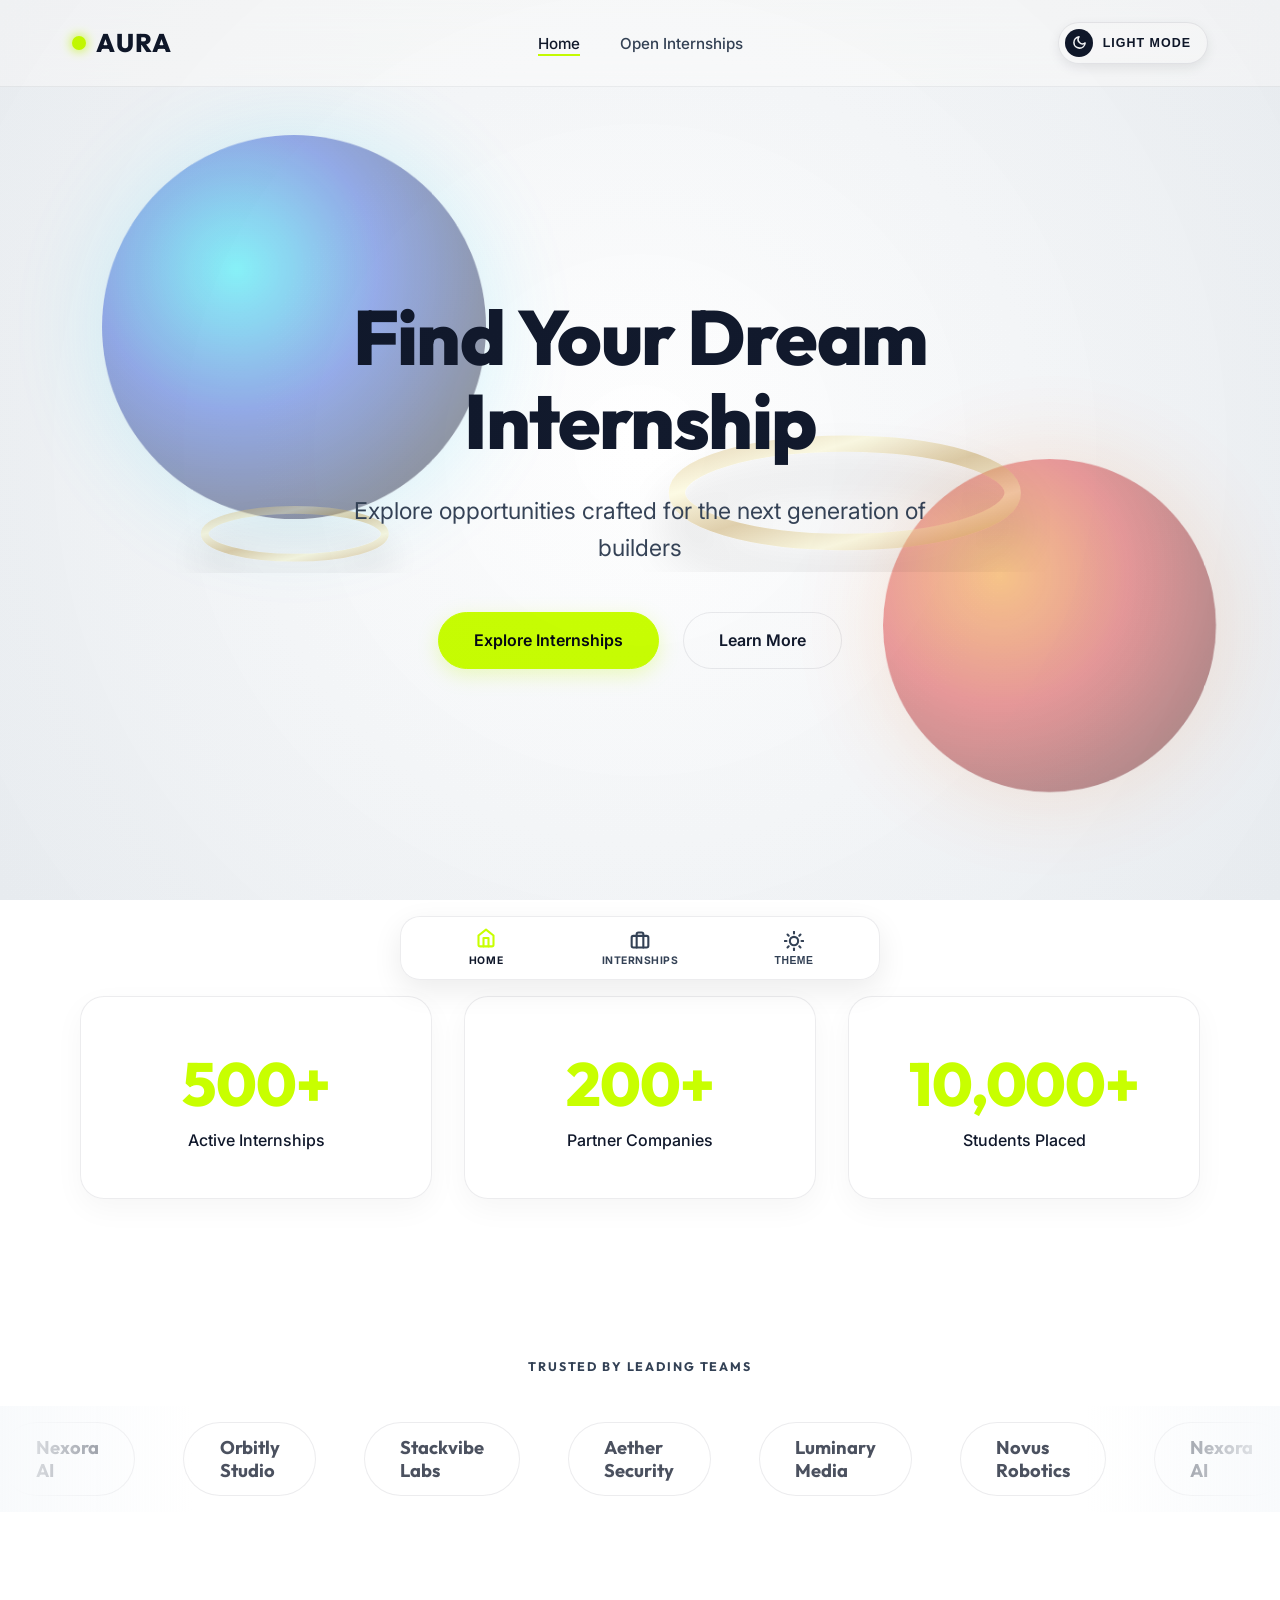
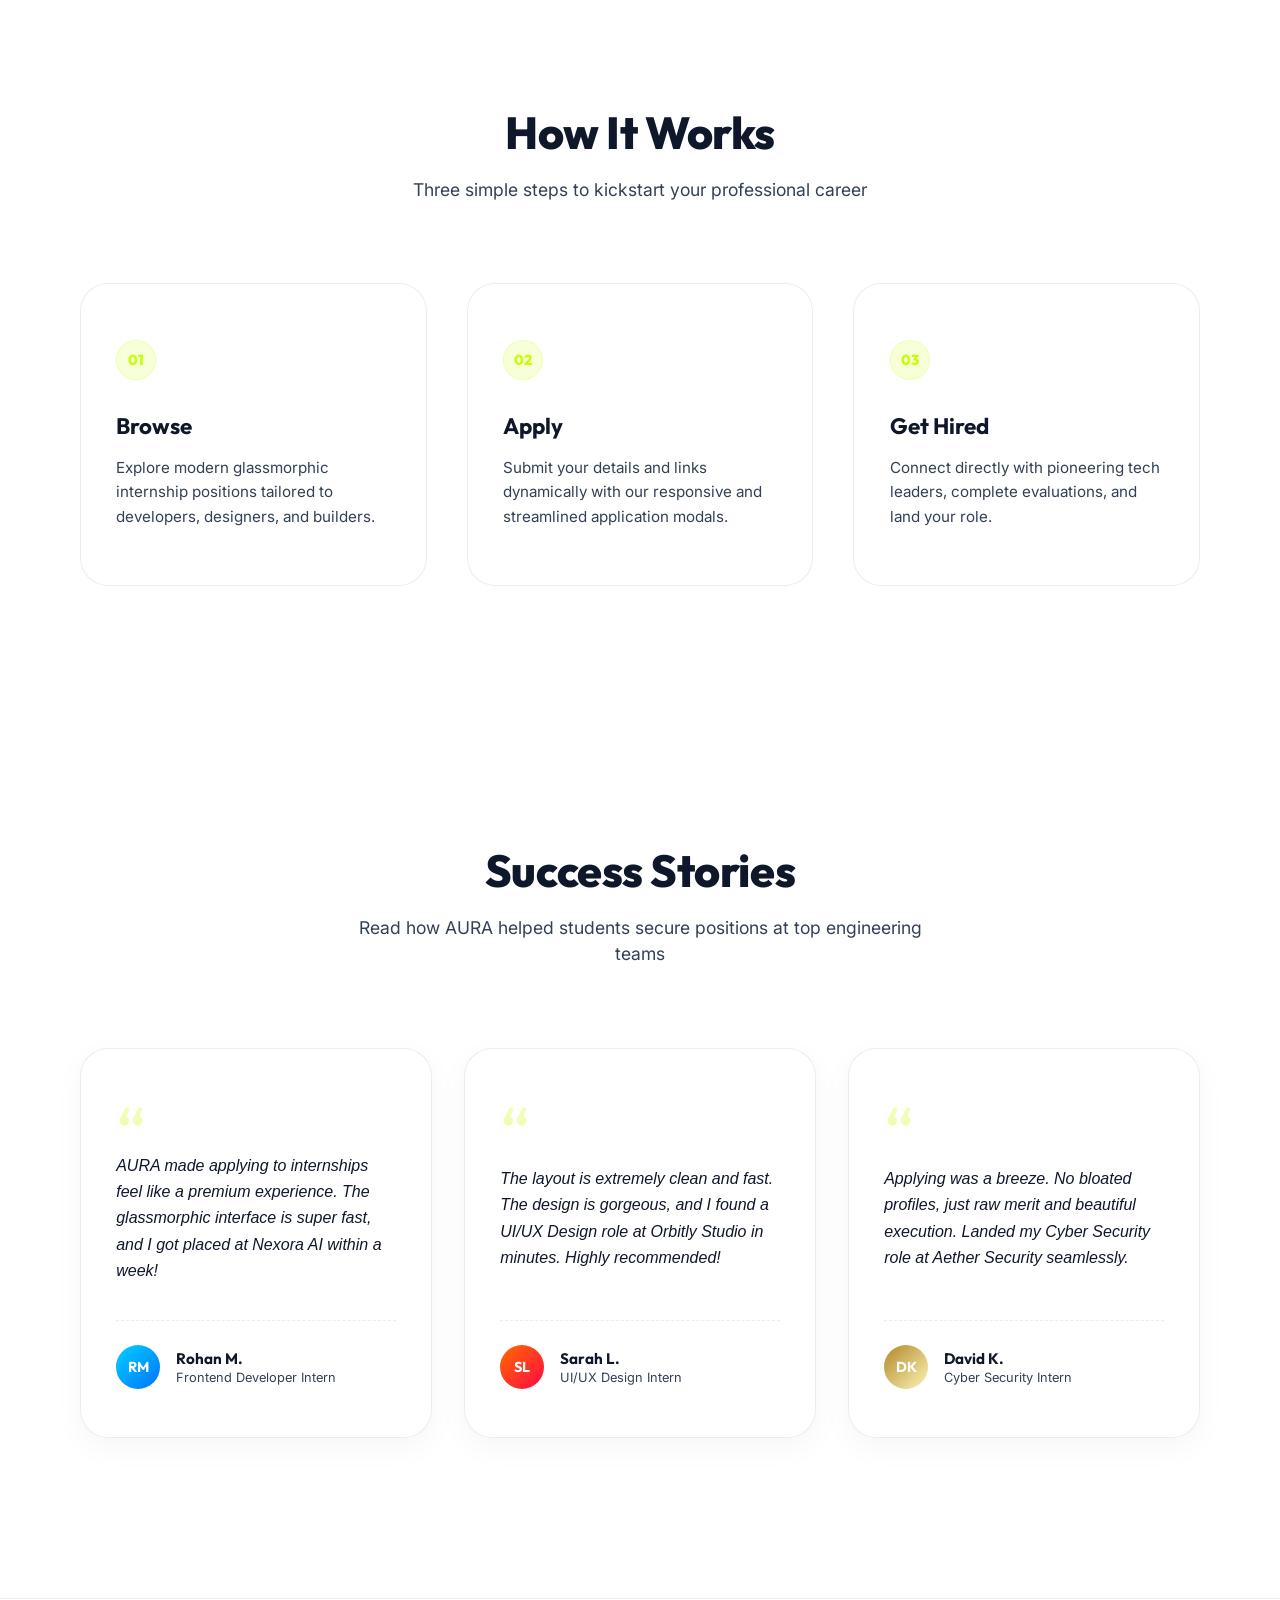
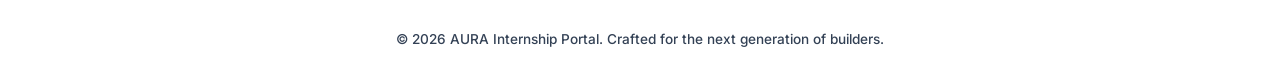
==== commit cb6b1733: "feat: satisfy 5 UX and WCAG improvements on AURA landing page" ====
--- a/index.html
+++ b/index.html
@@ -12,10 +12,12 @@
   <link href="https://fonts.googleapis.com/css2?family=Inter:wght@300;400;500;600;700&family=Outfit:wght@400;500;600;700;800&display=swap" rel="stylesheet">
 
   <script>
-
     let savedTheme = 'light';
     try {
-      savedTheme = localStorage.getItem('theme') || 'light';
+      savedTheme = localStorage.getItem('theme');
+      if (!savedTheme) {
+        savedTheme = window.matchMedia('(prefers-color-scheme: dark)').matches ? 'dark' : 'light';
+      }
     } catch (e) {}
     document.documentElement.setAttribute('data-theme', savedTheme);
   </script>
@@ -98,6 +100,12 @@
           </div>
           <span class="theme-text" id="theme-text-label">Dark Mode</span>
         </button>
+        <!-- Hamburger Menu Button -->
+        <button class="hamburger-menu" id="hamburger-btn" aria-label="Toggle Navigation Menu">
+          <span class="bar"></span>
+          <span class="bar"></span>
+          <span class="bar"></span>
+        </button>
       </div>
     </div>
   </nav>
@@ -113,7 +121,7 @@
 
       <div class="hero-ctas">
         <a href="internships.html" class="cta-solid">Explore Internships</a>
-        <a href="internships.html" class="cta-glass">Learn More</a>
+        <a href="#how-it-works" class="cta-glass">Learn More</a>
       </div>
     </div>
 
--- a/styles/index.css
+++ b/styles/index.css
@@ -10,7 +10,7 @@
   --bg-color: #030712;
   --bg-gradient: radial-gradient(circle at 50% 50%, #0b0f19 0%, #030712 100%);
   --text-color: #f3f4f6;
-  --text-muted: #9ca3af;
+  --text-muted: #d1d5db;
   --text-inverse: #030712;
   --card-border: rgba(255, 255, 255, 0.08);
   --navbar-bg: rgba(3, 7, 18, 0.5);
@@ -23,7 +23,7 @@
   --bg-color: #f8fafc;
   --bg-gradient: radial-gradient(circle at 50% 50%, #ffffff 0%, #f1f5f9 100%);
   --text-color: #0f172a;
-  --text-muted: #475569;
+  --text-muted: #334155;
   --text-inverse: #ffffff;
   --card-border: rgba(15, 23, 42, 0.08);
   --navbar-bg: rgba(255, 255, 255, 0.6);
@@ -1036,3 +1036,137 @@
     padding: 2.2rem 1.8rem;
   }
 }
+
+/* UX & Accessibility additions - Toast, Hamburger, WCAG styling */
+[ignoring loop detection]
+.toast-container {
+  position: fixed;
+  bottom: 24px;
+  right: 24px;
+  z-index: 100000;
+  display: flex;
+  flex-direction: column;
+  gap: 12px;
+  pointer-events: none;
+}
+
+.toast {
+  background: rgba(15, 23, 42, 0.7);
+  backdrop-filter: blur(16px);
+  -webkit-backdrop-filter: blur(16px);
+  border: 1px solid var(--card-border);
+  color: var(--text-color);
+  padding: 1rem 1.6rem;
+  border-radius: 16px;
+  font-family: var(--font-primary);
+  font-size: 0.92rem;
+  font-weight: 500;
+  box-shadow: 0 10px 30px rgba(0, 0, 0, 0.2);
+  display: flex;
+  align-items: center;
+  gap: 10px;
+  opacity: 0;
+  transform: translateY(20px) scale(0.95);
+  transition: opacity 0.4s cubic-bezier(0.16, 1, 0.3, 1), transform 0.4s cubic-bezier(0.16, 1, 0.3, 1);
+  pointer-events: auto;
+}
+
+[data-theme="light"] .toast {
+  background: rgba(255, 255, 255, 0.85);
+  box-shadow: 0 10px 30px rgba(0, 0, 0, 0.08);
+}
+
+.toast.show {
+  opacity: 1;
+  transform: translateY(0) scale(1);
+}
+
+.toast-icon {
+  color: var(--accent-color);
+  display: flex;
+  align-items: center;
+}
+
+[data-theme="dark"] .stat-card,
+[data-theme="dark"] .step-card,
+[data-theme="dark"] .testimonial-card {
+  text-shadow: 0 1px 3px rgba(0, 0, 0, 0.45);
+}
+
+.hamburger-menu {
+  display: none;
+  flex-direction: column;
+  justify-content: space-between;
+  width: 20px;
+  height: 14px;
+  background: transparent;
+  border: none;
+  cursor: pointer;
+  padding: 0;
+  z-index: 101;
+  margin-left: 1rem;
+}
+
+.hamburger-menu .bar {
+  width: 100%;
+  height: 2px;
+  background-color: var(--text-color);
+  border-radius: 2px;
+  transition: all 0.3s cubic-bezier(0.16, 1, 0.3, 1);
+}
+
+@media (max-width: 768px) {
+  .hamburger-menu {
+    display: flex;
+  }
+  
+  .hamburger-menu.active .bar:nth-child(1) {
+    transform: translateY(6px) rotate(45deg);
+  }
+  .hamburger-menu.active .bar:nth-child(2) {
+    opacity: 0;
+  }
+  .hamburger-menu.active .bar:nth-child(3) {
+    transform: translateY(-6px) rotate(-45deg);
+  }
+
+  .nav-links {
+    display: flex !important;
+    position: absolute;
+    top: 100%;
+    left: 0;
+    width: 100%;
+    flex-direction: column;
+    background: rgba(10, 15, 30, 0.95);
+    backdrop-filter: blur(24px);
+    -webkit-backdrop-filter: blur(24px);
+    border-bottom: 1px solid var(--navbar-border);
+    padding: 1.5rem 2rem;
+    gap: 1.2rem;
+    transform: translateY(-20px);
+    opacity: 0;
+    pointer-events: none;
+    transition: transform 0.4s cubic-bezier(0.16, 1, 0.3, 1), opacity 0.35s ease;
+  }
+  
+  [data-theme="light"] .nav-links {
+    background: rgba(255, 255, 255, 0.98);
+  }
+  
+  .nav-links.active {
+    transform: translateY(0);
+    opacity: 1;
+    pointer-events: auto;
+  }
+  
+  .nav-links li {
+    width: 100%;
+  }
+  
+  .nav-links a {
+    display: block;
+    width: 100%;
+    padding: 0.5rem 0;
+    font-size: 1.05rem;
+  }
+}
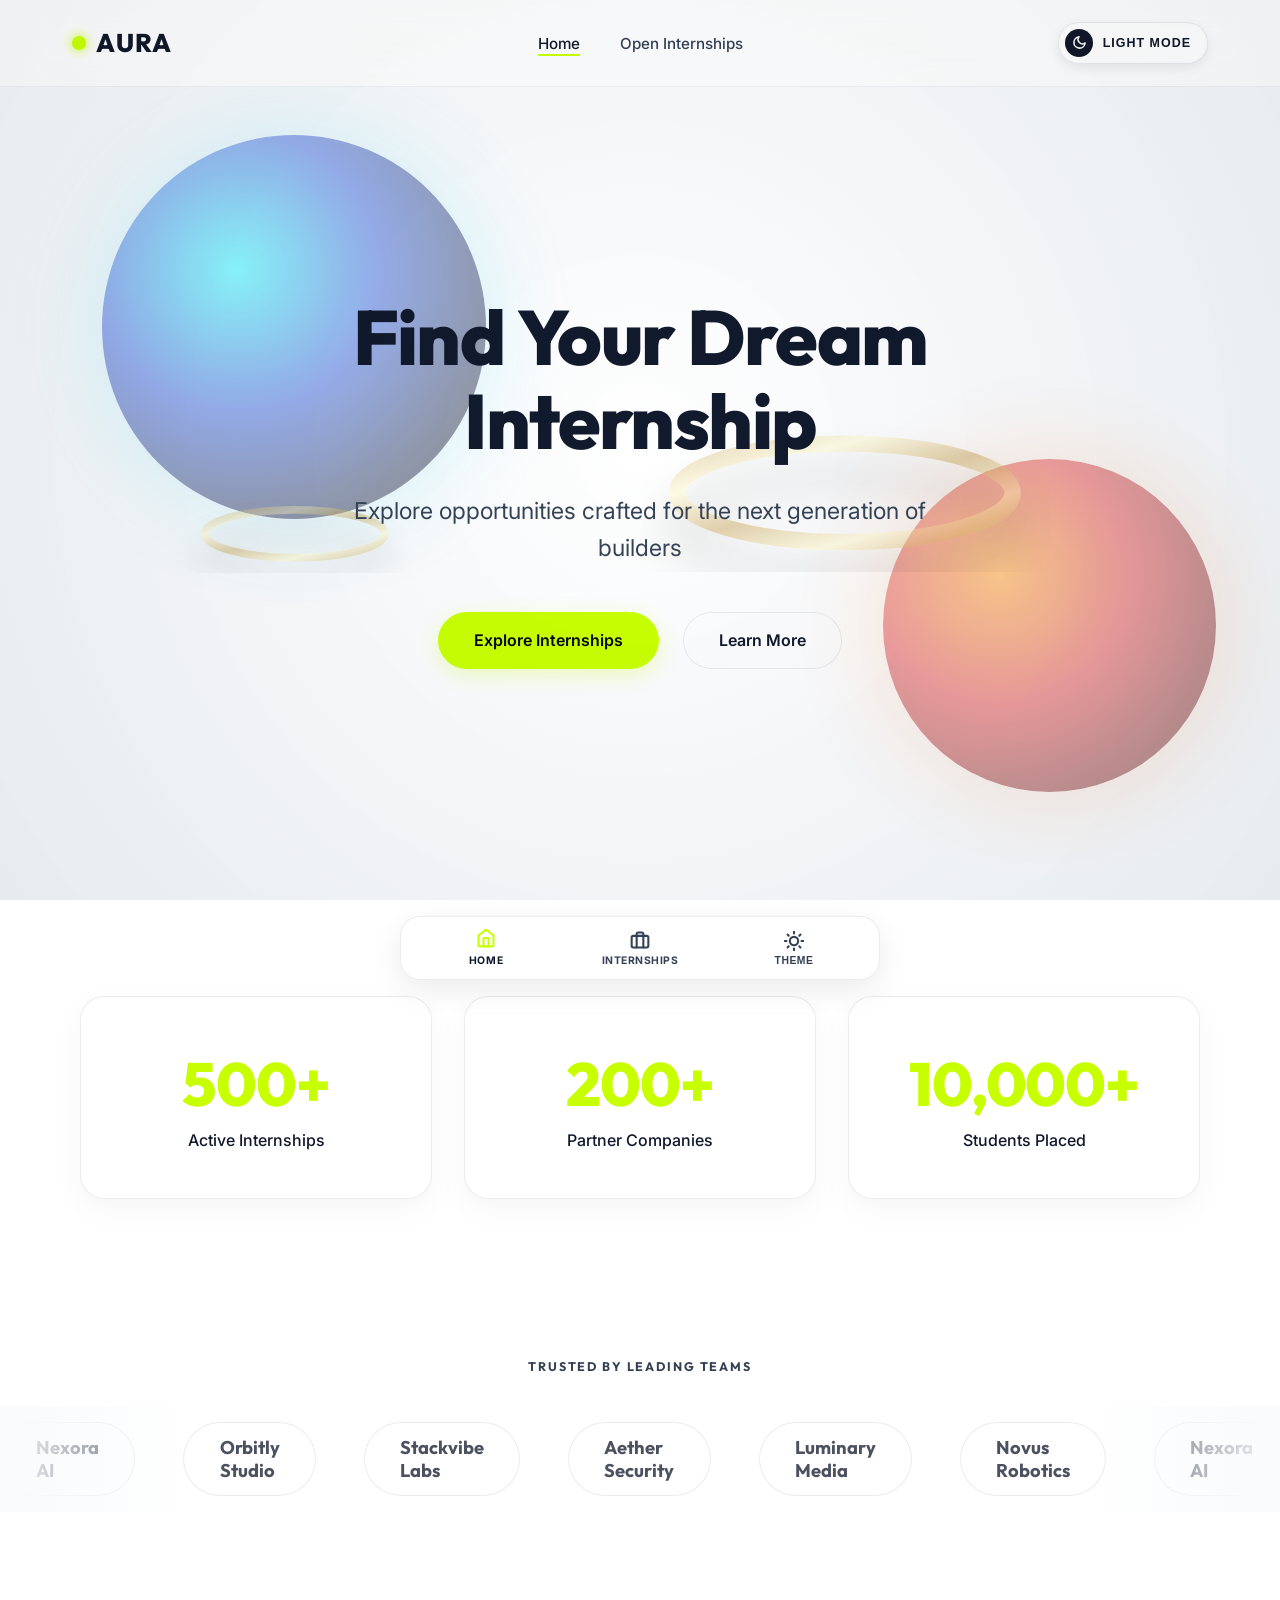
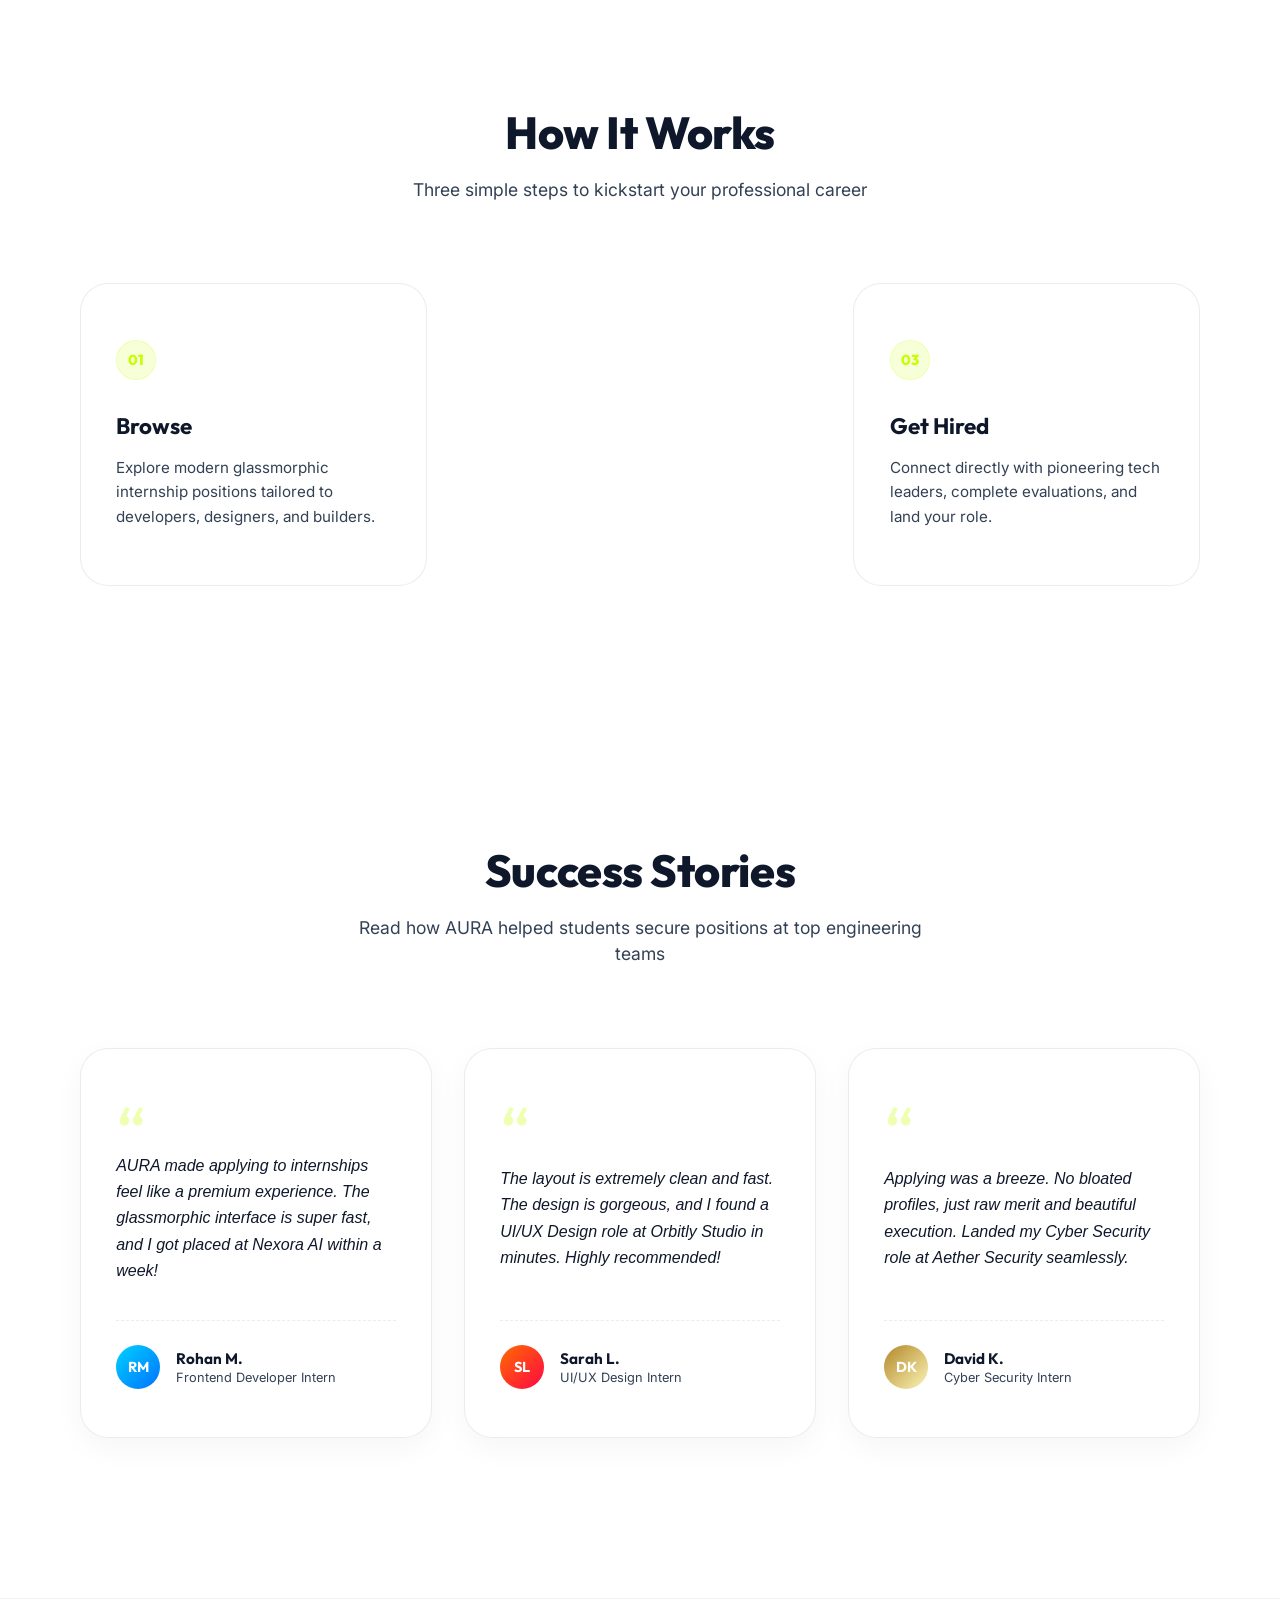
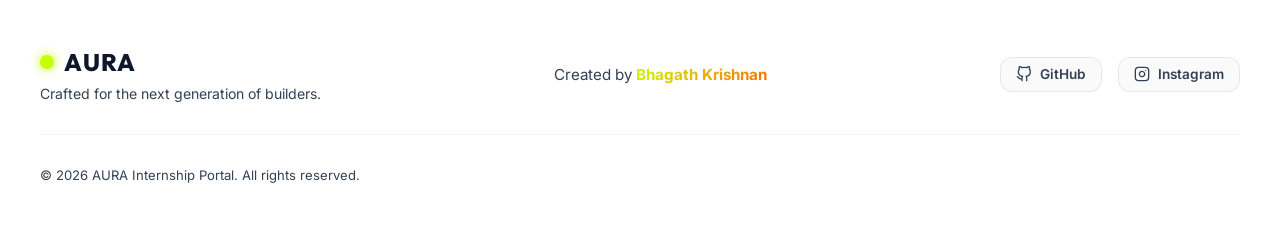
==== commit 945b9d52: "feat: redesign footer section with creator details and socials" ====
--- a/index.html
+++ b/index.html
@@ -237,7 +237,37 @@
 
   <footer class="site-footer">
     <div class="footer-container">
-      <p>© 2026 AURA Internship Portal. Crafted for the next generation of builders.</p>
+      <div class="footer-top">
+        <div class="footer-brand">
+          <a href="index.html" class="footer-logo">
+            <span class="logo-orb"></span>
+            AURA
+          </a>
+          <p class="footer-tagline">Crafted for the next generation of builders.</p>
+        </div>
+        <div class="footer-creator">
+          <p>Created by <span class="creator-name">Bhagath Krishnan</span></p>
+        </div>
+        <div class="footer-links">
+          <a href="https://github.com/Devincarlozz" target="_blank" rel="noopener noreferrer" class="footer-link-item" aria-label="GitHub Profile">
+            <svg class="footer-icon" xmlns="http://www.w3.org/2000/svg" width="16" height="16" viewBox="0 0 24 24" fill="none" stroke="currentColor" stroke-width="2" stroke-linecap="round" stroke-linejoin="round">
+              <path d="M9 19c-5 1.5-5-2.5-7-3m14 6v-3.87a3.37 3.37 0 0 0-.94-2.61c3.14-.35 6.44-1.54 6.44-7A5.44 5.44 0 0 0 20 4.77 5.07 5.07 0 0 0 19.91 1S18.73.65 16 2.48a13.38 13.38 0 0 0-7 0C6.27.65 5.09 1 5.09 1A5.07 5.07 0 0 0 5 4.77a5.44 5.44 0 0 0-1.5 3.78c0 5.42 3.3 6.61 6.44 7A3.37 3.37 0 0 0 9 18.13V22"></path>
+            </svg>
+            <span>GitHub</span>
+          </a>
+          <a href="https://instagram.com/b_k.dev" target="_blank" rel="noopener noreferrer" class="footer-link-item" aria-label="Instagram Profile">
+            <svg class="footer-icon" xmlns="http://www.w3.org/2000/svg" width="16" height="16" viewBox="0 0 24 24" fill="none" stroke="currentColor" stroke-width="2" stroke-linecap="round" stroke-linejoin="round">
+              <rect x="2" y="2" width="20" height="20" rx="5" ry="5"></rect>
+              <path d="M16 11.37A4 4 0 1 1 12.63 8 4 4 0 0 1 16 11.37z"></path>
+              <line x1="17.5" y1="6.5" x2="17.51" y2="6.5"></line>
+            </svg>
+            <span>Instagram</span>
+          </a>
+        </div>
+      </div>
+      <div class="footer-bottom">
+        <p>© 2026 AURA Internship Portal. All rights reserved.</p>
+      </div>
     </div>
   </footer>
 
--- a/styles/index.css
+++ b/styles/index.css
@@ -509,7 +509,7 @@
   background: var(--navbar-bg);
   backdrop-filter: blur(20px);
   -webkit-backdrop-filter: blur(20px);
-  padding: 2rem 1.5rem;
+  padding: 3rem 1.5rem 3.5rem 1.5rem;
   position: relative;
   z-index: 10;
 }
@@ -517,13 +517,117 @@
 .footer-container {
   max-width: 1200px;
   margin: 0 auto;
+  display: flex;
+  flex-direction: column;
+  align-items: center;
+  gap: 2rem;
+}
+
+.footer-top {
+  width: 100%;
+  display: flex;
+  justify-content: space-between;
+  align-items: center;
+  flex-wrap: wrap;
+  gap: 2rem;
+  border-bottom: 1px solid rgba(255, 255, 255, 0.05);
+  padding-bottom: 2rem;
+}
+
+[data-theme="light"] .footer-top {
+  border-bottom-color: rgba(0, 0, 0, 0.05);
+}
+
+.footer-brand {
+  display: flex;
+  flex-direction: column;
+  align-items: flex-start;
+  gap: 0.5rem;
+}
+
+.footer-logo {
+  font-family: var(--font-display);
+  font-weight: 800;
+  font-size: 1.5rem;
+  color: var(--text-color);
+  text-decoration: none;
+  display: flex;
+  align-items: center;
+  gap: 0.6rem;
+  letter-spacing: 0.05em;
+}
+
+.footer-tagline {
+  color: var(--text-muted);
+  font-size: 0.88rem;
+  margin: 0;
+}
+
+.footer-creator {
+  font-size: 0.95rem;
+  color: var(--text-muted);
   text-align: center;
 }
 
-.site-footer p {
+.creator-name {
+  color: var(--text-color);
+  font-weight: 700;
+  background: linear-gradient(135deg, var(--accent-color), #ff6b00);
+  -webkit-background-clip: text;
+  -webkit-text-fill-color: transparent;
+}
+
+.footer-links {
+  display: flex;
+  align-items: center;
+  gap: 1rem;
+  flex-wrap: wrap;
+}
+
+.footer-link-item {
+  display: flex;
+  align-items: center;
+  gap: 0.5rem;
   color: var(--text-muted);
+  text-decoration: none;
   font-size: 0.85rem;
-  font-weight: 500;
+  font-weight: 600;
+  padding: 0.55rem 0.95rem;
+  border-radius: 12px;
+  background: rgba(255, 255, 255, 0.02);
+  border: 1px solid var(--card-border);
+  transition: all 0.3s ease;
+}
+
+[data-theme="light"] .footer-link-item {
+  background: rgba(0, 0, 0, 0.02);
+}
+
+.footer-link-item:hover {
+  color: var(--text-color);
+  background: rgba(var(--accent-rgb), 0.08);
+  border-color: rgba(var(--accent-rgb), 0.3);
+  transform: translateY(-2px);
+}
+
+.footer-icon {
+  width: 16px;
+  height: 16px;
+}
+
+.footer-bottom {
+  width: 100%;
+  display: flex;
+  justify-content: space-between;
+  align-items: center;
+  flex-wrap: wrap;
+  gap: 1rem;
+  font-size: 0.82rem;
+  color: var(--text-muted);
+}
+
+.footer-bottom p {
+  margin: 0;
 }
 
 .mobile-bottom-nav {
